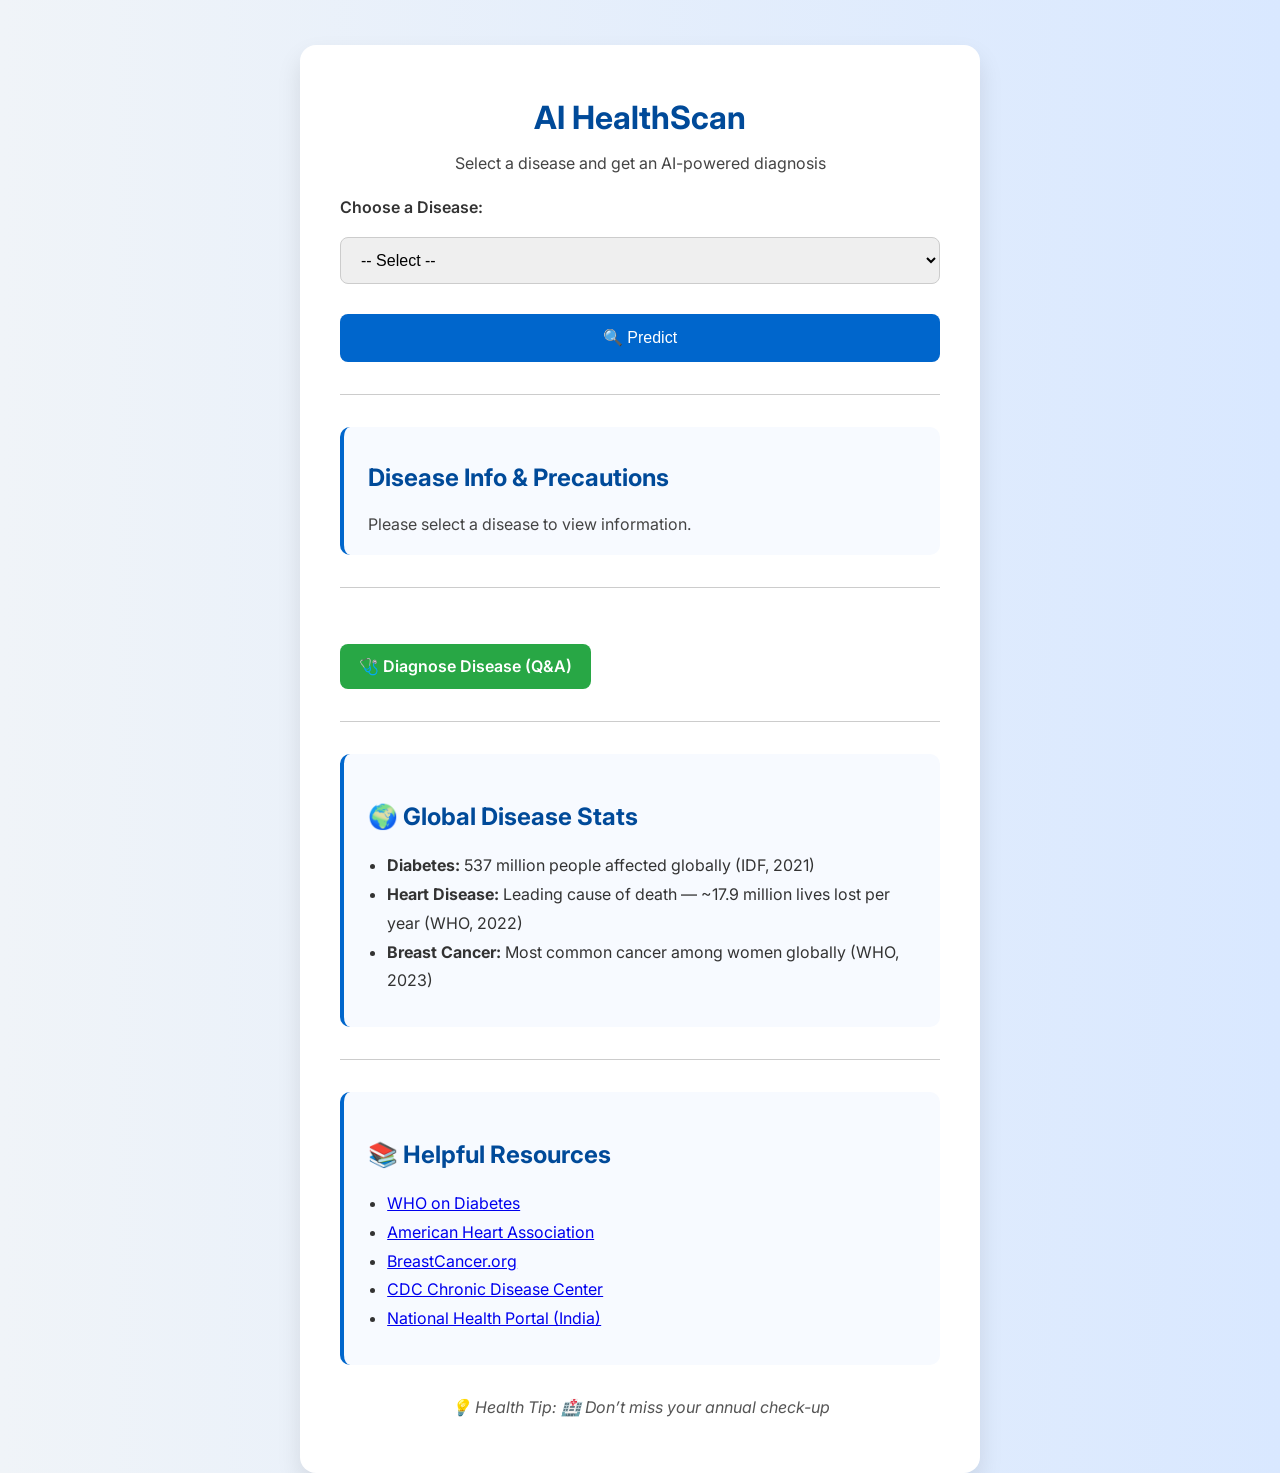
==== templates/index.html @ 4bbdfcb2 "Initial commit" ====
<!DOCTYPE html>
<html lang="en">

<head>
  <meta charset="UTF-8" />
  <meta name="viewport" content="width=device-width, initial-scale=1.0" />
  <title>AI HealthScan</title>
  <link href="https://fonts.googleapis.com/css2?family=Inter:wght@400;600&display=swap" rel="stylesheet">
  <style>
    body {
      font-family: 'Inter', sans-serif;
      background: linear-gradient(to right, #f0f4f8, #d9e8ff);
      margin: 0;
      padding: 0;
      display: flex;
      justify-content: center;
      align-items: flex-start;
      min-height: 100vh;
    }

    .container {
      background: #fff;
      padding: 2rem 2.5rem;
      border-radius: 16px;
      box-shadow: 0 12px 24px rgba(0, 0, 0, 0.1);
      margin-top: 5vh;
      width: 100%;
      max-width: 600px;
      transition: all 0.3s ease;
    }

    h1 {
      text-align: center;
      color: #004a99;
      margin-bottom: 0.5rem;
    }

    p {
      text-align: center;
      color: #444;
      margin-bottom: 1.5rem;
    }

    form {
      display: flex;
      flex-direction: column;
      gap: 15px;
    }

    label {
      font-weight: 600;
      margin-bottom: 0.3rem;
      color: #333;
    }

    input,
    select {
      padding: 0.8rem 1rem;
      font-size: 1rem;
      border: 1px solid #ccc;
      border-radius: 8px;
      transition: border-color 0.3s;
    }

    input:focus,
    select:focus {
      outline: none;
      border-color: #0066cc;
      box-shadow: 0 0 0 2px rgba(0, 102, 204, 0.2);
    }

    button {
      background: #0066cc;
      color: white;
      border: none;
      padding: 0.9rem;
      font-size: 1rem;
      border-radius: 8px;
      cursor: pointer;
      transition: background 0.3s;
    }

    button:hover {
      background: #004a99;
    }

    #formFields {
      display: flex;
      flex-direction: column;
      gap: 15px;
    }

    #infoBox {
      margin-top: 2rem;
      background: #f7faff;
      padding: 1rem 1.5rem;
      border-left: 4px solid #0066cc;
      border-radius: 10px;
    }

    #infoBox ul {
      margin: 0.5rem 0 0 1.2rem;
    }

    #dailyTip {
      text-align: center;
      margin-top: 2rem;
      font-style: italic;
      color: #555;
    }

    hr {
      margin: 2rem 0;
      border: none;
      border-top: 1px solid #ccc;
    }

    .diagnose-btn {
      display: inline-block;
      text-align: center;
      background: #28a745;
      color: white;
      padding: 0.8rem 1.2rem;
      border-radius: 8px;
      margin-top: 1.5rem;
      text-decoration: none;
      font-weight: 600;
      transition: background 0.3s ease;
    }

    .diagnose-btn:hover {
      background: #218838;
    }
  </style>
</head>

<body>
  <div class="container">
    <h1>AI HealthScan</h1>
    <p>Select a disease and get an AI-powered diagnosis</p>

    <form id="diseaseForm" action="/predict" method="POST">
      <label for="disease">Choose a Disease:</label>
      <select name="disease" id="disease" required onchange="showForm()">
        <option value="">-- Select --</option>
        <option value="diabetes">Diabetes</option>
        <option value="heart">Heart Disease</option>
        <option value="cancer">Breast Cancer</option>
      </select>

      <div id="formFields"></div>
      <button type="submit">🔍 Predict</button>
    </form>
    
    <hr />

    <div id="infoBox">
      <h2 style="color: #004a99;">Disease Info & Precautions</h2>
      <div id="diseaseInfo" style="line-height: 1.7; color: #444;">Please select a disease to view information.</div>
    </div>

    <hr />
    <a href="/symptom-checker" class="diagnose-btn">🩺 Diagnose Disease (Q&A)</a>
    <hr/>

    <div
      style="background:#f7faff; padding:1rem 1.5rem; border-left:4px solid #0066cc; border-radius:10px; margin-bottom:2rem;">

      <!-- Global Disease Stats -->
      <div style="margin-top: 2rem;">
        <h2 style="color: #004a99;">🌍 Global Disease Stats</h2>
        <ul style="line-height: 1.8; color: #333; padding-left: 1.2rem;">
          <li><strong>Diabetes:</strong> 537 million people affected globally (IDF, 2021)</li>
          <li><strong>Heart Disease:</strong> Leading cause of death — ~17.9 million lives lost per year (WHO, 2022)
          </li>
          <li><strong>Breast Cancer:</strong> Most common cancer among women globally (WHO, 2023)</li>
        </ul>
      </div>
    </div>
    <hr />
    

    <div
      style="background:#f7faff; padding:1rem 1.5rem; border-left:4px solid #0066cc; border-radius:10px; margin-bottom:2rem;">

      <!-- Helpful Links / Resources -->
      <div style="margin-top: 2rem;">
        <h2 style="color: #004a99;">📚 Helpful Resources</h2>
        <ul style="line-height: 1.8; color: #333; padding-left: 1.2rem;">
          <li><a href="https://www.who.int/health-topics/diabetes" target="_blank">WHO on Diabetes</a></li>
          <li><a href="https://www.heart.org/en/health-topics/heart-attack" target="_blank">American Heart
              Association</a>
          </li>
          <li><a href="https://www.breastcancer.org/" target="_blank">BreastCancer.org</a></li>
          <li><a href="https://www.cdc.gov/chronicdisease/index.htm" target="_blank">CDC Chronic Disease Center</a></li>
          <li><a href="https://www.nhp.gov.in/" target="_blank">National Health Portal (India)</a></li>
        </ul>
      </div>
    </div>

    <p id="dailyTip"></p>
  </div>

  <script>
    function showForm() {
      const disease = document.getElementById('disease').value;
      const formFields = document.getElementById('formFields');
      const diseaseInfo = document.getElementById('diseaseInfo');

      const forms = {
        diabetes: `
          <input type="number" name="pregnancies" placeholder="Pregnancies (e.g., 1)" required />
          <input type="number" name="glucose" placeholder="Glucose (e.g., 95)" required />
          <input type="number" name="bp" placeholder="Blood Pressure (e.g., 70)" required />
          <input type="number" name="skin" placeholder="Skin Thickness (e.g., 20)" required />
          <input type="number" name="insulin" placeholder="Insulin (e.g., 80)" required />
          <input type="number" step="0.1" name="bmi" placeholder="BMI (e.g., 22.0)" required />
          <input type="number" step="0.01" name="dpf" placeholder="Diabetes Pedigree (e.g., 0.2)" required />
          <input type="number" name="age" placeholder="Age (e.g., 25)" required />
        `,
        heart: `
          <input type="number" name="age" placeholder="Age (e.g., 30)" required />
          <input type="number" name="trestbps" placeholder="Resting Blood Pressure (e.g., 120)" required />
          <input type="number" name="chol" placeholder="Cholesterol (e.g., 180)" required />
          <input type="number" name="thalach" placeholder="Max Heart Rate (e.g., 170)" required />
          <input type="number" step="0.1" name="oldpeak" placeholder="ST Depression (e.g., 0.0)" required />
        `,
        cancer: `
          <input type="number" step="0.1" name="radius_mean" placeholder="Radius Mean (e.g., 12.0)" required />
          <input type="number" step="0.1" name="texture_mean" placeholder="Texture Mean (e.g., 15.0)" required />
          <input type="number" step="0.1" name="perimeter_mean" placeholder="Perimeter Mean (e.g., 80.0)" required />
          <input type="number" step="0.1" name="area_mean" placeholder="Area Mean (e.g., 500.0)" required />
        `
      };

      const info = {
        diabetes: `
          <strong>About:</strong> Diabetes affects how your body processes blood sugar.<br>
          <strong>Common Symptoms:</strong> Frequent urination, increased thirst, fatigue.<br>
          <strong>Precautions:</strong>
          <ul>
            <li>Maintain a healthy weight</li>
            <li>Eat a balanced, low-sugar diet</li>
            <li>Exercise regularly</li>
            <li>Get regular glucose checks</li>
          </ul>
        `,
        heart: `
          <strong>About:</strong> Heart disease includes blocked arteries and high blood pressure.<br>
          <strong>Common Symptoms:</strong> Chest pain, fatigue, shortness of breath.<br>
          <strong>Precautions:</strong>
          <ul>
            <li>Avoid smoking and limit alcohol</li>
            <li>Exercise 30 mins daily</li>
            <li>Monitor blood pressure and cholesterol</li>
            <li>Eat a heart-healthy diet</li>
          </ul>
        `,
        cancer: `
          <strong>About:</strong> Breast cancer is the uncontrolled growth of breast cells.<br>
          <strong>Common Symptoms:</strong> Lumps, change in breast shape, nipple discharge.<br>
          <strong>Precautions:</strong>
          <ul>
            <li>Perform regular self-exams</li>
            <li>Get annual mammograms (as recommended)</li>
            <li>Maintain a healthy lifestyle</li>
            <li>Avoid tobacco and excessive alcohol</li>
          </ul>
        `
      };

      formFields.innerHTML = forms[disease] || '';
      diseaseInfo.innerHTML = info[disease] || 'Please select a disease to view information.';
    }

    // Daily Tip Generator
    const tips = [
      "💧 Drink at least 8 glasses of water a day",
      "🥗 Eat more fiber-rich fruits and veggies",
      "🚶 Take a 10-minute walk after meals",
      "😴 Aim for 7–8 hours of sleep daily",
      "🧘‍♀️ Practice meditation for stress relief",
      "🧴 Don’t skip sunscreen – your skin matters too!",
      "🏥 Don’t miss your annual check-up"
    ];
    document.getElementById("dailyTip").innerText = "💡 Health Tip: " + tips[Math.floor(Math.random() * tips.length)];
  </script>
</body>

</html>
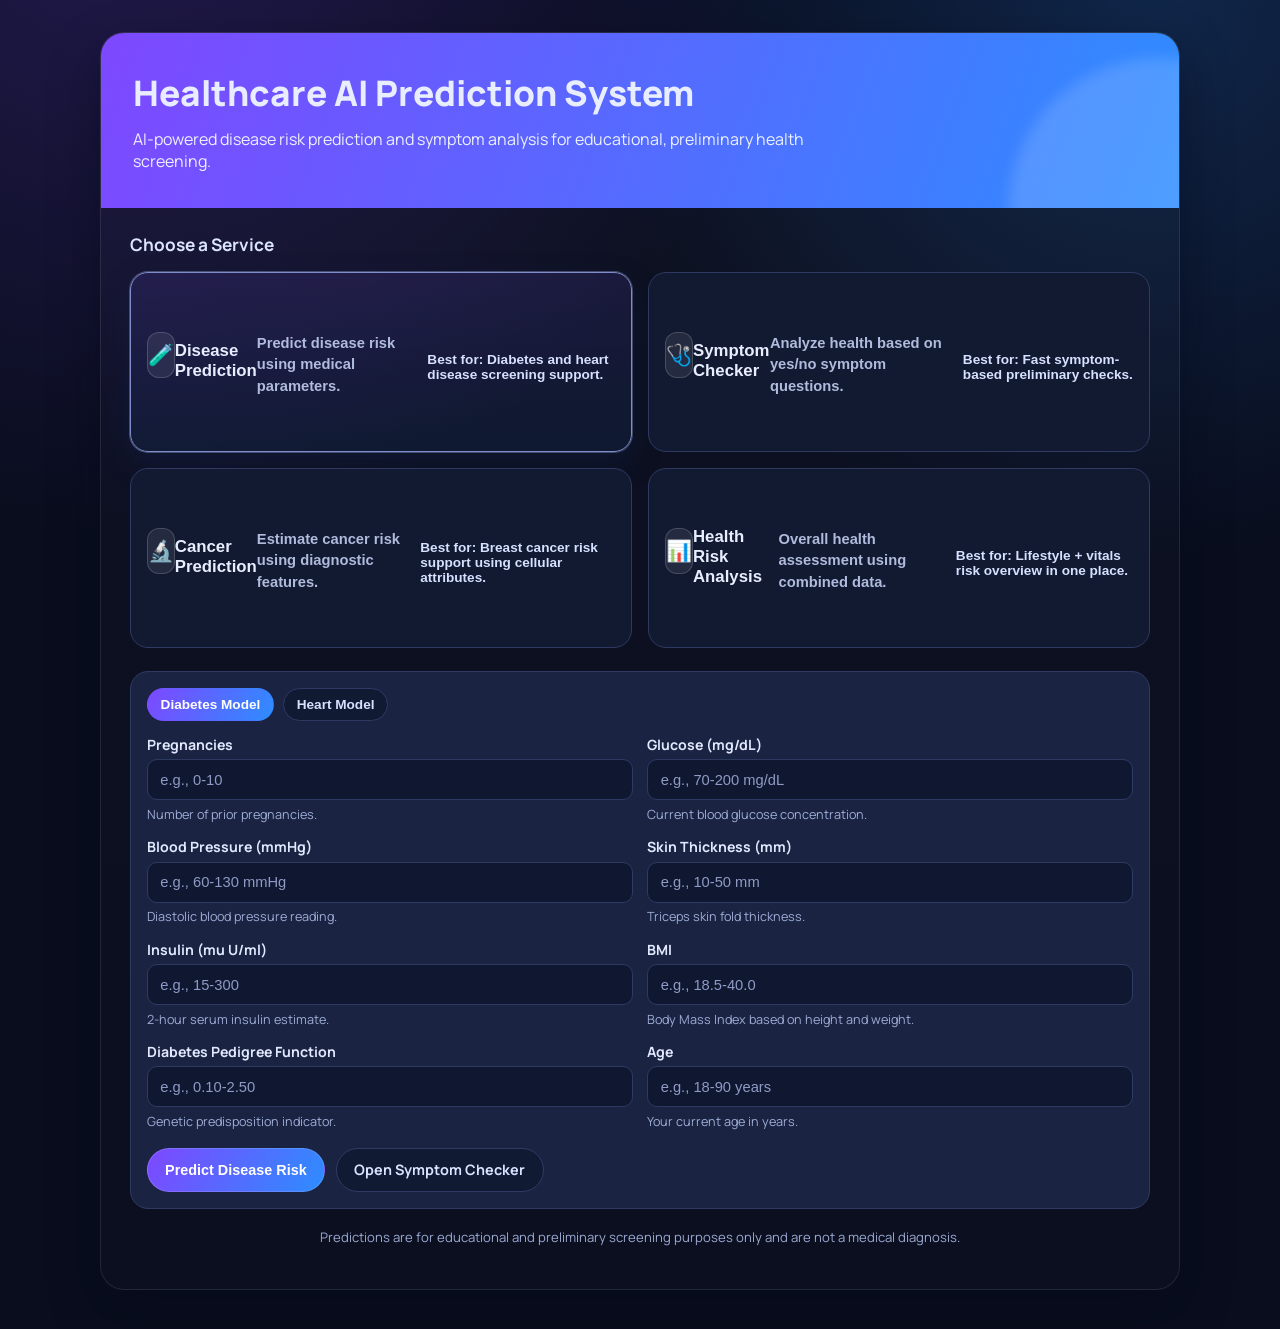
==== commit 0f5ea8f7: "update" ====
--- a/templates/index.html
+++ b/templates/index.html
@@ -1,290 +1,543 @@
 <!DOCTYPE html>
 <html lang="en">
-
 <head>
   <meta charset="UTF-8" />
   <meta name="viewport" content="width=device-width, initial-scale=1.0" />
-  <title>AI HealthScan</title>
-  <link href="https://fonts.googleapis.com/css2?family=Inter:wght@400;600&display=swap" rel="stylesheet">
+  <title>Healthcare AI Prediction System</title>
+  <link rel="preconnect" href="https://fonts.googleapis.com">
+  <link rel="preconnect" href="https://fonts.gstatic.com" crossorigin>
+  <link href="https://fonts.googleapis.com/css2?family=Manrope:wght@400;500;600;700;800&display=swap" rel="stylesheet">
   <style>
+    :root {
+      --bg: #090d1d;
+      --panel: #121a31;
+      --panel-soft: #1a2442;
+      --line: #2f3a63;
+      --text: #e8edff;
+      --muted: #b0bbdd;
+      --brand-a: #7e48ff;
+      --brand-b: #2d8dff;
+      --ok: #37d396;
+      --shadow: 0 20px 50px rgba(4, 8, 24, 0.45);
+    }
+
+    * {
+      box-sizing: border-box;
+    }
+
     body {
-      font-family: 'Inter', sans-serif;
-      background: linear-gradient(to right, #f0f4f8, #d9e8ff);
       margin: 0;
-      padding: 0;
+      font-family: "Manrope", sans-serif;
+      color: var(--text);
+      background:
+        radial-gradient(circle at 10% -10%, rgba(126, 72, 255, 0.22), transparent 36%),
+        radial-gradient(circle at 90% 0%, rgba(45, 141, 255, 0.2), transparent 32%),
+        var(--bg);
+      min-height: 100vh;
+      padding: 2rem 1rem 2.4rem;
+    }
+
+    .container {
+      max-width: 1080px;
+      margin: 0 auto;
+      background: linear-gradient(180deg, rgba(255, 255, 255, 0.02), rgba(255, 255, 255, 0.01));
+      border: 1px solid rgba(255, 255, 255, 0.09);
+      border-radius: 24px;
+      box-shadow: var(--shadow);
+      overflow: hidden;
+    }
+
+    .hero {
+      padding: 2.2rem 2rem;
+      background: linear-gradient(110deg, var(--brand-a), var(--brand-b));
+      position: relative;
+      overflow: hidden;
+    }
+
+    .hero::after {
+      content: "";
+      position: absolute;
+      width: 300px;
+      height: 300px;
+      border-radius: 50%;
+      right: -130px;
+      bottom: -150px;
+      background: rgba(255, 255, 255, 0.15);
+      filter: blur(7px);
+    }
+
+    .hero h1 {
+      margin: 0;
+      font-size: clamp(1.6rem, 3vw, 2.2rem);
+      font-weight: 800;
+    }
+
+    .hero p {
+      margin: 0.7rem 0 0;
+      max-width: 720px;
+      font-size: 1rem;
+      color: #edf1ff;
+    }
+
+    .section {
+      padding: 1.6rem 1.8rem 1.9rem;
+    }
+
+    .section-title {
+      margin: 0 0 1rem;
+      font-size: 1.08rem;
+      font-weight: 700;
+      color: #dce5ff;
+    }
+
+    .card-grid {
+      display: grid;
+      grid-template-columns: repeat(2, minmax(0, 1fr));
+      gap: 1rem;
+    }
+
+    .service-card {
+      text-align: left;
+      border: 1px solid var(--line);
+      border-radius: 18px;
+      background: var(--panel);
+      color: var(--text);
+      padding: 1rem 1rem 1.1rem;
+      cursor: pointer;
+      transition: transform 0.2s ease, box-shadow 0.2s ease, border-color 0.2s ease;
+      min-height: 180px;
+    }
+
+    .service-card:hover {
+      transform: translateY(-4px);
+      box-shadow: 0 12px 28px rgba(17, 30, 68, 0.45);
+      border-color: #54639a;
+    }
+
+    .service-card.active {
+      border-color: #7f8dca;
+      box-shadow: 0 0 0 1px rgba(166, 182, 237, 0.35), 0 12px 28px rgba(17, 30, 68, 0.45);
+      background: linear-gradient(180deg, rgba(122, 89, 255, 0.12), rgba(45, 141, 255, 0.07));
+    }
+
+    .card-icon {
+      width: 46px;
+      height: 46px;
+      border-radius: 12px;
+      display: inline-flex;
+      align-items: center;
+      justify-content: center;
+      font-size: 1.3rem;
+      margin-bottom: 0.85rem;
+      background: rgba(255, 255, 255, 0.08);
+      border: 1px solid rgba(255, 255, 255, 0.16);
+    }
+
+    .card-title {
+      margin: 0;
+      font-size: 1.05rem;
+      font-weight: 800;
+    }
+
+    .card-sub {
+      margin: 0.45rem 0 0;
+      color: var(--muted);
+      font-size: 0.92rem;
+      line-height: 1.45;
+    }
+
+    .card-best {
+      margin: 0.65rem 0 0;
+      color: #d6e0ff;
+      font-size: 0.85rem;
+    }
+
+    .panel {
+      margin-top: 1.4rem;
+      background: var(--panel-soft);
+      border: 1px solid var(--line);
+      border-radius: 18px;
+      padding: 1rem;
+    }
+
+    .model-tabs {
       display: flex;
-      justify-content: center;
-      align-items: flex-start;
-      min-height: 100vh;
-    }
-
-    .container {
-      background: #fff;
-      padding: 2rem 2.5rem;
-      border-radius: 16px;
-      box-shadow: 0 12px 24px rgba(0, 0, 0, 0.1);
-      margin-top: 5vh;
-      width: 100%;
-      max-width: 600px;
-      transition: all 0.3s ease;
-    }
-
-    h1 {
-      text-align: center;
-      color: #004a99;
-      margin-bottom: 0.5rem;
-    }
-
-    p {
-      text-align: center;
-      color: #444;
-      margin-bottom: 1.5rem;
+      flex-wrap: wrap;
+      gap: 0.55rem;
+      margin-bottom: 0.9rem;
+    }
+
+    .tab-btn {
+      border-radius: 999px;
+      border: 1px solid var(--line);
+      background: #111a33;
+      color: #d6e1ff;
+      font-weight: 700;
+      font-size: 0.85rem;
+      padding: 0.5rem 0.8rem;
+      cursor: pointer;
+    }
+
+    .tab-btn.active {
+      border-color: transparent;
+      background: linear-gradient(120deg, var(--brand-a), var(--brand-b));
+      color: #fff;
     }
 
     form {
+      display: grid;
+      grid-template-columns: repeat(2, minmax(0, 1fr));
+      gap: 0.9rem;
+    }
+
+    .field-group {
       display: flex;
       flex-direction: column;
-      gap: 15px;
+      gap: 0.34rem;
+    }
+
+    .field-group.full {
+      grid-column: 1 / -1;
     }
 
     label {
-      font-weight: 600;
-      margin-bottom: 0.3rem;
-      color: #333;
-    }
-
-    input,
-    select {
-      padding: 0.8rem 1rem;
-      font-size: 1rem;
-      border: 1px solid #ccc;
-      border-radius: 8px;
-      transition: border-color 0.3s;
-    }
-
-    input:focus,
-    select:focus {
-      outline: none;
-      border-color: #0066cc;
-      box-shadow: 0 0 0 2px rgba(0, 102, 204, 0.2);
-    }
-
-    button {
-      background: #0066cc;
-      color: white;
-      border: none;
-      padding: 0.9rem;
-      font-size: 1rem;
-      border-radius: 8px;
+      font-size: 0.88rem;
+      font-weight: 700;
+      color: #e2e9ff;
+    }
+
+    input, select {
+      width: 100%;
+      border: 1px solid var(--line);
+      background: #0f1731;
+      color: #eff3ff;
+      border-radius: 10px;
+      padding: 0.72rem 0.78rem;
+      font-size: 0.92rem;
+    }
+
+    input::placeholder {
+      color: #8f9bc5;
+    }
+
+    .help {
+      font-size: 0.79rem;
+      color: #9eacd6;
+      line-height: 1.35;
+      margin: 0;
+    }
+
+    .btn-row {
+      grid-column: 1 / -1;
+      display: flex;
+      gap: 0.7rem;
+      flex-wrap: wrap;
+      margin-top: 0.2rem;
+    }
+
+    button, .link-btn {
+      border: 1px solid rgba(255, 255, 255, 0.14);
+      background: linear-gradient(120deg, var(--brand-a), var(--brand-b));
+      color: #fff;
+      font-weight: 700;
+      border-radius: 999px;
+      padding: 0.72rem 1.08rem;
       cursor: pointer;
-      transition: background 0.3s;
-    }
-
-    button:hover {
-      background: #004a99;
-    }
-
-    #formFields {
-      display: flex;
-      flex-direction: column;
-      gap: 15px;
-    }
-
-    #infoBox {
-      margin-top: 2rem;
-      background: #f7faff;
-      padding: 1rem 1.5rem;
-      border-left: 4px solid #0066cc;
-      border-radius: 10px;
-    }
-
-    #infoBox ul {
-      margin: 0.5rem 0 0 1.2rem;
-    }
-
-    #dailyTip {
+      text-decoration: none;
+      display: inline-flex;
+      align-items: center;
+      justify-content: center;
+      font-size: 0.9rem;
+      transition: transform 0.2s ease, box-shadow 0.2s ease;
+    }
+
+    button:hover, .link-btn:hover {
+      transform: translateY(-2px);
+      box-shadow: 0 10px 24px rgba(84, 90, 232, 0.35);
+    }
+
+    .ghost-btn {
+      background: #111a33;
+      border-color: var(--line);
+      color: #d9e3ff;
+    }
+
+    .muted-box {
+      border: 1px solid var(--line);
+      border-radius: 12px;
+      background: #101833;
+      padding: 0.95rem;
+      color: var(--muted);
+      font-size: 0.9rem;
+      line-height: 1.45;
+    }
+
+    #healthRiskResult {
+      margin-top: 0.75rem;
+      font-size: 0.95rem;
+      font-weight: 700;
+    }
+
+    .ok {
+      color: var(--ok);
+    }
+
+    .warn {
+      color: #ffd166;
+    }
+
+    .risk {
+      color: #ff7f96;
+    }
+
+    .disclaimer {
+      margin-top: 1.2rem;
+      font-size: 0.82rem;
+      color: #9ba9d2;
       text-align: center;
-      margin-top: 2rem;
-      font-style: italic;
-      color: #555;
-    }
-
-    hr {
-      margin: 2rem 0;
-      border: none;
-      border-top: 1px solid #ccc;
-    }
-
-    .diagnose-btn {
-      display: inline-block;
-      text-align: center;
-      background: #28a745;
-      color: white;
-      padding: 0.8rem 1.2rem;
-      border-radius: 8px;
-      margin-top: 1.5rem;
-      text-decoration: none;
-      font-weight: 600;
-      transition: background 0.3s ease;
-    }
-
-    .diagnose-btn:hover {
-      background: #218838;
+    }
+
+    @media (max-width: 880px) {
+      .card-grid,
+      form {
+        grid-template-columns: 1fr;
+      }
+
+      .hero,
+      .section {
+        padding: 1.2rem;
+      }
     }
   </style>
 </head>
-
 <body>
   <div class="container">
-    <h1>AI HealthScan</h1>
-    <p>Select a disease and get an AI-powered diagnosis</p>
-
-    <form id="diseaseForm" action="/predict" method="POST">
-      <label for="disease">Choose a Disease:</label>
-      <select name="disease" id="disease" required onchange="showForm()">
-        <option value="">-- Select --</option>
-        <option value="diabetes">Diabetes</option>
-        <option value="heart">Heart Disease</option>
-        <option value="cancer">Breast Cancer</option>
-      </select>
-
-      <div id="formFields"></div>
-      <button type="submit">🔍 Predict</button>
-    </form>
-    
-    <hr />
-
-    <div id="infoBox">
-      <h2 style="color: #004a99;">Disease Info & Precautions</h2>
-      <div id="diseaseInfo" style="line-height: 1.7; color: #444;">Please select a disease to view information.</div>
-    </div>
-
-    <hr />
-    <a href="/symptom-checker" class="diagnose-btn">🩺 Diagnose Disease (Q&A)</a>
-    <hr/>
-
-    <div
-      style="background:#f7faff; padding:1rem 1.5rem; border-left:4px solid #0066cc; border-radius:10px; margin-bottom:2rem;">
-
-      <!-- Global Disease Stats -->
-      <div style="margin-top: 2rem;">
-        <h2 style="color: #004a99;">🌍 Global Disease Stats</h2>
-        <ul style="line-height: 1.8; color: #333; padding-left: 1.2rem;">
-          <li><strong>Diabetes:</strong> 537 million people affected globally (IDF, 2021)</li>
-          <li><strong>Heart Disease:</strong> Leading cause of death — ~17.9 million lives lost per year (WHO, 2022)
-          </li>
-          <li><strong>Breast Cancer:</strong> Most common cancer among women globally (WHO, 2023)</li>
-        </ul>
+    <header class="hero">
+      <h1>Healthcare AI Prediction System</h1>
+      <p>AI-powered disease risk prediction and symptom analysis for educational, preliminary health screening.</p>
+    </header>
+
+    <section class="section">
+      <h2 class="section-title">Choose a Service</h2>
+
+      <div class="card-grid">
+        <button class="service-card active" type="button" data-service="disease">
+          <span class="card-icon">🧪</span>
+          <h3 class="card-title">Disease Prediction</h3>
+          <p class="card-sub">Predict disease risk using medical parameters.</p>
+          <p class="card-best"><strong>Best for:</strong> Diabetes and heart disease screening support.</p>
+        </button>
+
+        <button class="service-card" type="button" data-service="symptom">
+          <span class="card-icon">🩺</span>
+          <h3 class="card-title">Symptom Checker</h3>
+          <p class="card-sub">Analyze health based on yes/no symptom questions.</p>
+          <p class="card-best"><strong>Best for:</strong> Fast symptom-based preliminary checks.</p>
+        </button>
+
+        <button class="service-card" type="button" data-service="cancer">
+          <span class="card-icon">🔬</span>
+          <h3 class="card-title">Cancer Prediction</h3>
+          <p class="card-sub">Estimate cancer risk using diagnostic features.</p>
+          <p class="card-best"><strong>Best for:</strong> Breast cancer risk support using cellular attributes.</p>
+        </button>
+
+        <button class="service-card" type="button" data-service="health-risk">
+          <span class="card-icon">📊</span>
+          <h3 class="card-title">Health Risk Analysis</h3>
+          <p class="card-sub">Overall health assessment using combined data.</p>
+          <p class="card-best"><strong>Best for:</strong> Lifestyle + vitals risk overview in one place.</p>
+        </button>
       </div>
-    </div>
-    <hr />
-    
-
-    <div
-      style="background:#f7faff; padding:1rem 1.5rem; border-left:4px solid #0066cc; border-radius:10px; margin-bottom:2rem;">
-
-      <!-- Helpful Links / Resources -->
-      <div style="margin-top: 2rem;">
-        <h2 style="color: #004a99;">📚 Helpful Resources</h2>
-        <ul style="line-height: 1.8; color: #333; padding-left: 1.2rem;">
-          <li><a href="https://www.who.int/health-topics/diabetes" target="_blank">WHO on Diabetes</a></li>
-          <li><a href="https://www.heart.org/en/health-topics/heart-attack" target="_blank">American Heart
-              Association</a>
-          </li>
-          <li><a href="https://www.breastcancer.org/" target="_blank">BreastCancer.org</a></li>
-          <li><a href="https://www.cdc.gov/chronicdisease/index.htm" target="_blank">CDC Chronic Disease Center</a></li>
-          <li><a href="https://www.nhp.gov.in/" target="_blank">National Health Portal (India)</a></li>
-        </ul>
+
+      <div class="panel">
+        <div id="interactiveArea"></div>
       </div>
-    </div>
-
-    <p id="dailyTip"></p>
+
+      <p class="disclaimer">
+        Predictions are for educational and preliminary screening purposes only and are not a medical diagnosis.
+      </p>
+    </section>
   </div>
 
   <script>
-    function showForm() {
-      const disease = document.getElementById('disease').value;
-      const formFields = document.getElementById('formFields');
-      const diseaseInfo = document.getElementById('diseaseInfo');
-
-      const forms = {
-        diabetes: `
-          <input type="number" name="pregnancies" placeholder="Pregnancies (e.g., 1)" required />
-          <input type="number" name="glucose" placeholder="Glucose (e.g., 95)" required />
-          <input type="number" name="bp" placeholder="Blood Pressure (e.g., 70)" required />
-          <input type="number" name="skin" placeholder="Skin Thickness (e.g., 20)" required />
-          <input type="number" name="insulin" placeholder="Insulin (e.g., 80)" required />
-          <input type="number" step="0.1" name="bmi" placeholder="BMI (e.g., 22.0)" required />
-          <input type="number" step="0.01" name="dpf" placeholder="Diabetes Pedigree (e.g., 0.2)" required />
-          <input type="number" name="age" placeholder="Age (e.g., 25)" required />
-        `,
-        heart: `
-          <input type="number" name="age" placeholder="Age (e.g., 30)" required />
-          <input type="number" name="trestbps" placeholder="Resting Blood Pressure (e.g., 120)" required />
-          <input type="number" name="chol" placeholder="Cholesterol (e.g., 180)" required />
-          <input type="number" name="thalach" placeholder="Max Heart Rate (e.g., 170)" required />
-          <input type="number" step="0.1" name="oldpeak" placeholder="ST Depression (e.g., 0.0)" required />
-        `,
-        cancer: `
-          <input type="number" step="0.1" name="radius_mean" placeholder="Radius Mean (e.g., 12.0)" required />
-          <input type="number" step="0.1" name="texture_mean" placeholder="Texture Mean (e.g., 15.0)" required />
-          <input type="number" step="0.1" name="perimeter_mean" placeholder="Perimeter Mean (e.g., 80.0)" required />
-          <input type="number" step="0.1" name="area_mean" placeholder="Area Mean (e.g., 500.0)" required />
-        `
-      };
-
-      const info = {
-        diabetes: `
-          <strong>About:</strong> Diabetes affects how your body processes blood sugar.<br>
-          <strong>Common Symptoms:</strong> Frequent urination, increased thirst, fatigue.<br>
-          <strong>Precautions:</strong>
-          <ul>
-            <li>Maintain a healthy weight</li>
-            <li>Eat a balanced, low-sugar diet</li>
-            <li>Exercise regularly</li>
-            <li>Get regular glucose checks</li>
-          </ul>
-        `,
-        heart: `
-          <strong>About:</strong> Heart disease includes blocked arteries and high blood pressure.<br>
-          <strong>Common Symptoms:</strong> Chest pain, fatigue, shortness of breath.<br>
-          <strong>Precautions:</strong>
-          <ul>
-            <li>Avoid smoking and limit alcohol</li>
-            <li>Exercise 30 mins daily</li>
-            <li>Monitor blood pressure and cholesterol</li>
-            <li>Eat a heart-healthy diet</li>
-          </ul>
-        `,
-        cancer: `
-          <strong>About:</strong> Breast cancer is the uncontrolled growth of breast cells.<br>
-          <strong>Common Symptoms:</strong> Lumps, change in breast shape, nipple discharge.<br>
-          <strong>Precautions:</strong>
-          <ul>
-            <li>Perform regular self-exams</li>
-            <li>Get annual mammograms (as recommended)</li>
-            <li>Maintain a healthy lifestyle</li>
-            <li>Avoid tobacco and excessive alcohol</li>
-          </ul>
-        `
-      };
-
-      formFields.innerHTML = forms[disease] || '';
-      diseaseInfo.innerHTML = info[disease] || 'Please select a disease to view information.';
-    }
-
-    // Daily Tip Generator
-    const tips = [
-      "💧 Drink at least 8 glasses of water a day",
-      "🥗 Eat more fiber-rich fruits and veggies",
-      "🚶 Take a 10-minute walk after meals",
-      "😴 Aim for 7–8 hours of sleep daily",
-      "🧘‍♀️ Practice meditation for stress relief",
-      "🧴 Don’t skip sunscreen – your skin matters too!",
-      "🏥 Don’t miss your annual check-up"
-    ];
-    document.getElementById("dailyTip").innerText = "💡 Health Tip: " + tips[Math.floor(Math.random() * tips.length)];
+    const interactiveArea = document.getElementById("interactiveArea");
+    const serviceCards = document.querySelectorAll(".service-card");
+
+    const diseaseForms = {
+      diabetes: [
+        { key: "pregnancies", label: "Pregnancies", placeholder: "e.g., 0-10", helper: "Number of prior pregnancies." },
+        { key: "glucose", label: "Glucose (mg/dL)", placeholder: "e.g., 70-200 mg/dL", helper: "Current blood glucose concentration." },
+        { key: "bp", label: "Blood Pressure (mmHg)", placeholder: "e.g., 60-130 mmHg", helper: "Diastolic blood pressure reading." },
+        { key: "skin", label: "Skin Thickness (mm)", placeholder: "e.g., 10-50 mm", helper: "Triceps skin fold thickness." },
+        { key: "insulin", label: "Insulin (mu U/ml)", placeholder: "e.g., 15-300", helper: "2-hour serum insulin estimate." },
+        { key: "bmi", label: "BMI", placeholder: "e.g., 18.5-40.0", helper: "Body Mass Index based on height and weight." },
+        { key: "dpf", label: "Diabetes Pedigree Function", placeholder: "e.g., 0.10-2.50", helper: "Genetic predisposition indicator." },
+        { key: "age", label: "Age", placeholder: "e.g., 18-90 years", helper: "Your current age in years." }
+      ],
+      heart: [
+        { key: "age", label: "Age", placeholder: "e.g., 30-85 years", helper: "Age strongly influences heart risk." },
+        { key: "trestbps", label: "Resting Blood Pressure (mmHg)", placeholder: "e.g., 90-190 mmHg", helper: "Resting blood pressure level." },
+        { key: "chol", label: "Cholesterol (mg/dL)", placeholder: "e.g., 120-320 mg/dL", helper: "Serum cholesterol concentration." },
+        { key: "thalach", label: "Max Heart Rate", placeholder: "e.g., 80-210 bpm", helper: "Maximum heart rate achieved." },
+        { key: "oldpeak", label: "ST Depression (Oldpeak)", placeholder: "e.g., 0.0-6.0", helper: "ST depression induced by exercise." }
+      ],
+      cancer: [
+        { key: "radius_mean", label: "Radius Mean", placeholder: "e.g., 7.0-30.0", helper: "Average radius from biopsy cell nuclei." },
+        { key: "texture_mean", label: "Texture Mean", placeholder: "e.g., 9.0-40.0", helper: "Texture variation of sampled cells." },
+        { key: "perimeter_mean", label: "Perimeter Mean", placeholder: "e.g., 40-200", helper: "Average perimeter of cell nuclei." },
+        { key: "area_mean", label: "Area Mean", placeholder: "e.g., 150-2500", helper: "Average area of cell nuclei." }
+      ]
+    };
+
+    function formFieldHTML(field) {
+      return `
+        <div class="field-group">
+          <label for="${field.key}">${field.label}</label>
+          <input type="number" step="any" id="${field.key}" name="${field.key}" placeholder="${field.placeholder}" required />
+          <p class="help">${field.helper}</p>
+        </div>
+      `;
+    }
+
+    function renderDiseasePanel(selectedModel = "diabetes") {
+      const fields = diseaseForms[selectedModel];
+      const fieldsHTML = fields.map(formFieldHTML).join("");
+
+      interactiveArea.innerHTML = `
+        <div class="model-tabs">
+          <button class="tab-btn ${selectedModel === "diabetes" ? "active" : ""}" type="button" data-model="diabetes">Diabetes Model</button>
+          <button class="tab-btn ${selectedModel === "heart" ? "active" : ""}" type="button" data-model="heart">Heart Model</button>
+        </div>
+        <form id="predictionForm" action="/predict" method="POST">
+          <input type="hidden" name="disease" value="${selectedModel}" />
+          ${fieldsHTML}
+          <div class="btn-row">
+            <button type="submit">Predict Disease Risk</button>
+            <a class="link-btn ghost-btn" href="/symptom-checker">Open Symptom Checker</a>
+          </div>
+        </form>
+      `;
+
+      document.querySelectorAll(".tab-btn").forEach((btn) => {
+        btn.addEventListener("click", () => renderDiseasePanel(btn.dataset.model));
+      });
+    }
+
+    function renderCancerPanel() {
+      const fieldsHTML = diseaseForms.cancer.map(formFieldHTML).join("");
+      interactiveArea.innerHTML = `
+        <form id="predictionForm" action="/predict" method="POST">
+          <input type="hidden" name="disease" value="cancer" />
+          ${fieldsHTML}
+          <div class="btn-row">
+            <button type="submit">Estimate Cancer Risk</button>
+          </div>
+        </form>
+      `;
+    }
+
+    function renderSymptomPanel() {
+      interactiveArea.innerHTML = `
+        <div class="muted-box">
+          Symptom Checker uses guided yes/no questions to suggest likely health conditions.
+          Use this when you do not have lab values yet.
+        </div>
+        <div class="btn-row">
+          <a class="link-btn" href="/symptom-checker">Start Symptom Checker</a>
+        </div>
+      `;
+    }
+
+    function renderHealthRiskPanel() {
+      interactiveArea.innerHTML = `
+        <form id="healthRiskForm">
+          <div class="field-group">
+            <label for="hr-age">Age</label>
+            <input type="number" id="hr-age" placeholder="e.g., 18-90 years" required />
+            <p class="help">Age contributes to baseline health risk.</p>
+          </div>
+          <div class="field-group">
+            <label for="hr-bmi">BMI</label>
+            <input type="number" step="0.1" id="hr-bmi" placeholder="e.g., 18.5-40.0" required />
+            <p class="help">Body mass index based on weight and height.</p>
+          </div>
+          <div class="field-group">
+            <label for="hr-sleep">Sleep (hours/day)</label>
+            <input type="number" step="0.1" id="hr-sleep" placeholder="e.g., 5-9 hours" required />
+            <p class="help">Average daily sleep duration.</p>
+          </div>
+          <div class="field-group">
+            <label for="hr-activity">Exercise (days/week)</label>
+            <input type="number" id="hr-activity" placeholder="e.g., 0-7 days" required />
+            <p class="help">Days with at least 30 mins of moderate activity.</p>
+          </div>
+          <div class="field-group">
+            <label for="hr-smoker">Smoking Status</label>
+            <select id="hr-smoker" required>
+              <option value="">Select one</option>
+              <option value="no">No</option>
+              <option value="yes">Yes</option>
+            </select>
+            <p class="help">Choose "Yes" if currently smoking regularly.</p>
+          </div>
+          <div class="field-group">
+            <label for="hr-bp">Systolic BP (mmHg)</label>
+            <input type="number" id="hr-bp" placeholder="e.g., 95-180 mmHg" required />
+            <p class="help">Latest systolic blood pressure reading.</p>
+          </div>
+          <div class="btn-row">
+            <button type="submit">Analyze Overall Risk</button>
+          </div>
+        </form>
+        <div id="healthRiskResult"></div>
+      `;
+
+      document.getElementById("healthRiskForm").addEventListener("submit", (event) => {
+        event.preventDefault();
+        const age = Number(document.getElementById("hr-age").value);
+        const bmi = Number(document.getElementById("hr-bmi").value);
+        const sleep = Number(document.getElementById("hr-sleep").value);
+        const activity = Number(document.getElementById("hr-activity").value);
+        const smoker = document.getElementById("hr-smoker").value;
+        const bp = Number(document.getElementById("hr-bp").value);
+
+        let score = 0;
+        if (age >= 50) score += 20; else if (age >= 35) score += 10;
+        if (bmi >= 30) score += 20; else if (bmi >= 25) score += 10;
+        if (sleep < 6 || sleep > 9) score += 10;
+        if (activity < 3) score += 15;
+        if (smoker === "yes") score += 20;
+        if (bp >= 140) score += 15; else if (bp >= 130) score += 8;
+
+        let label = "Low";
+        let className = "ok";
+        if (score >= 55) {
+          label = "High";
+          className = "risk";
+        } else if (score >= 30) {
+          label = "Moderate";
+          className = "warn";
+        }
+
+        document.getElementById("healthRiskResult").innerHTML =
+          `<span class="${className}">Estimated Overall Risk: ${label} (${score}/100)</span>`;
+      });
+    }
+
+    function setActiveService(service) {
+      serviceCards.forEach((card) => card.classList.toggle("active", card.dataset.service === service));
+      if (service === "disease") renderDiseasePanel("diabetes");
+      if (service === "symptom") renderSymptomPanel();
+      if (service === "cancer") renderCancerPanel();
+      if (service === "health-risk") renderHealthRiskPanel();
+    }
+
+    serviceCards.forEach((card) => {
+      card.addEventListener("click", () => setActiveService(card.dataset.service));
+    });
+
+    setActiveService("disease");
   </script>
 </body>
-
-</html>+</html>
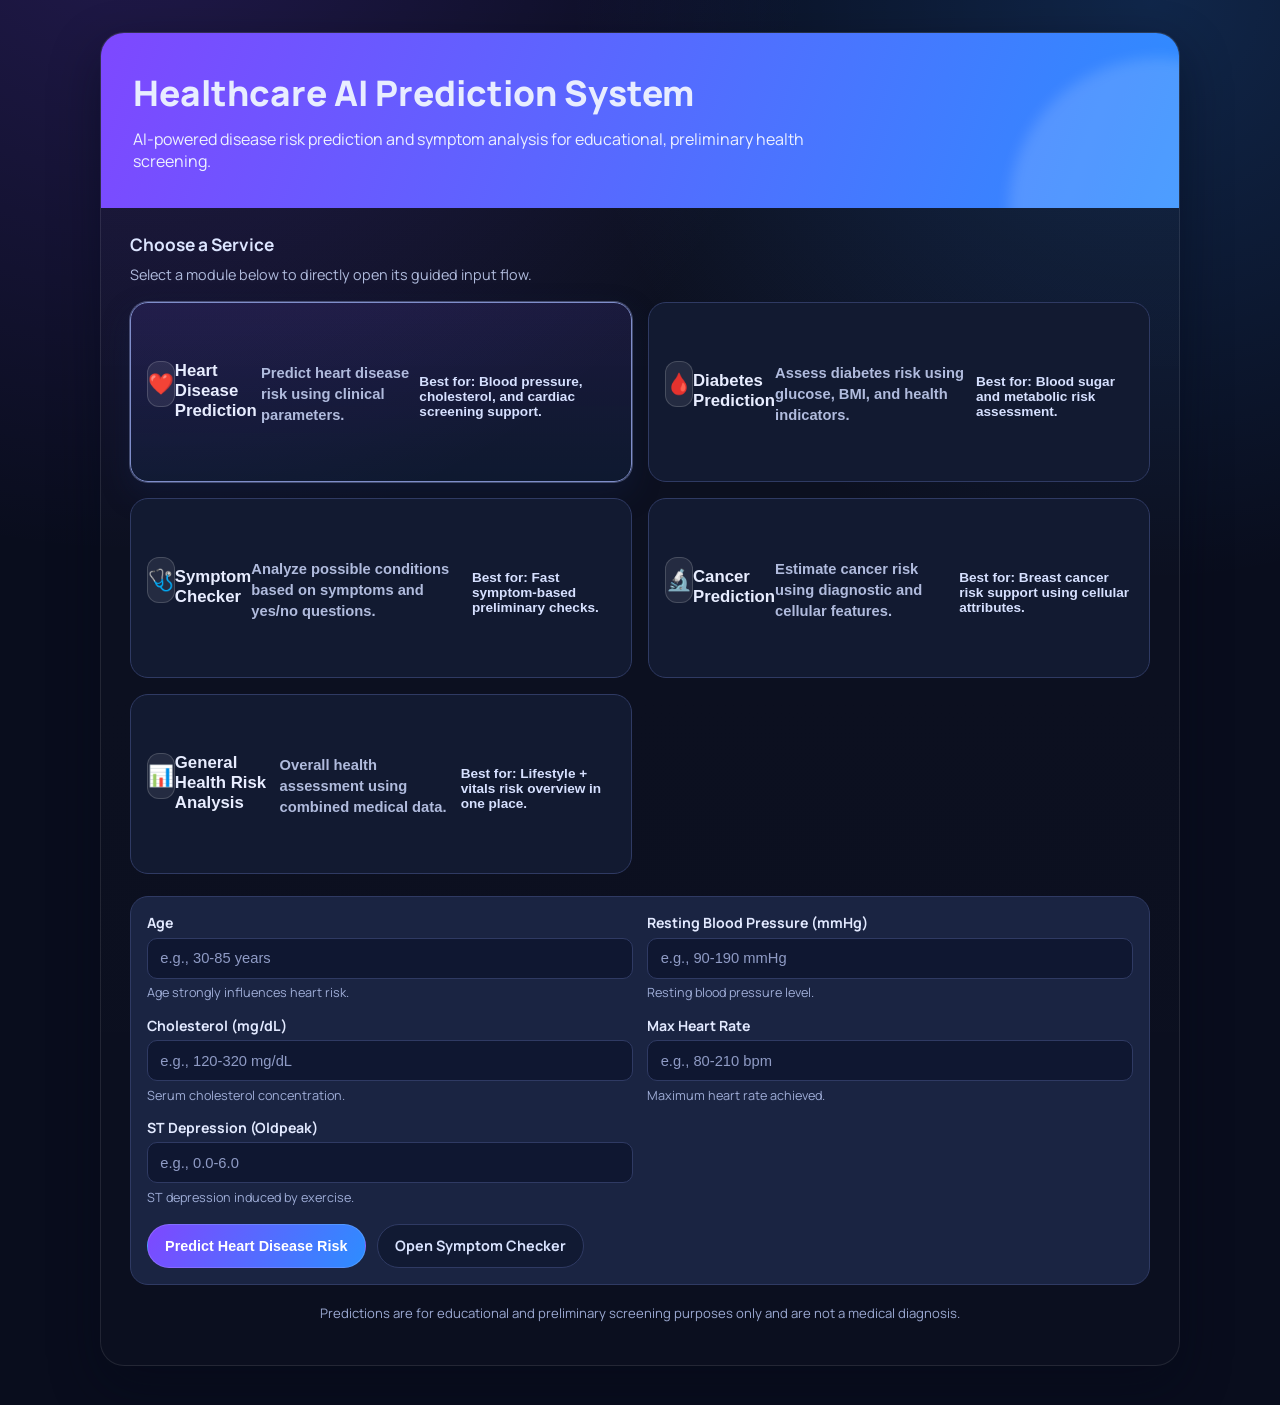
==== commit c531fb06: "update" ====
--- a/templates/index.html
+++ b/templates/index.html
@@ -90,6 +90,13 @@
       color: #dce5ff;
     }
 
+    .section-helper {
+      margin: -0.45rem 0 1rem;
+      color: var(--muted);
+      font-size: 0.9rem;
+      line-height: 1.45;
+    }
+
     .card-grid {
       display: grid;
       grid-template-columns: repeat(2, minmax(0, 1fr));
@@ -319,33 +326,41 @@
 
     <section class="section">
       <h2 class="section-title">Choose a Service</h2>
+      <p class="section-helper">Select a module below to directly open its guided input flow.</p>
 
       <div class="card-grid">
-        <button class="service-card active" type="button" data-service="disease">
-          <span class="card-icon">🧪</span>
-          <h3 class="card-title">Disease Prediction</h3>
-          <p class="card-sub">Predict disease risk using medical parameters.</p>
-          <p class="card-best"><strong>Best for:</strong> Diabetes and heart disease screening support.</p>
+        <button class="service-card active" type="button" data-service="heart">
+          <span class="card-icon">❤️</span>
+          <h3 class="card-title">Heart Disease Prediction</h3>
+          <p class="card-sub">Predict heart disease risk using clinical parameters.</p>
+          <p class="card-best"><strong>Best for:</strong> Blood pressure, cholesterol, and cardiac screening support.</p>
+        </button>
+
+        <button class="service-card" type="button" data-service="diabetes">
+          <span class="card-icon">🩸</span>
+          <h3 class="card-title">Diabetes Prediction</h3>
+          <p class="card-sub">Assess diabetes risk using glucose, BMI, and health indicators.</p>
+          <p class="card-best"><strong>Best for:</strong> Blood sugar and metabolic risk assessment.</p>
         </button>
 
         <button class="service-card" type="button" data-service="symptom">
           <span class="card-icon">🩺</span>
           <h3 class="card-title">Symptom Checker</h3>
-          <p class="card-sub">Analyze health based on yes/no symptom questions.</p>
+          <p class="card-sub">Analyze possible conditions based on symptoms and yes/no questions.</p>
           <p class="card-best"><strong>Best for:</strong> Fast symptom-based preliminary checks.</p>
         </button>
 
         <button class="service-card" type="button" data-service="cancer">
           <span class="card-icon">🔬</span>
           <h3 class="card-title">Cancer Prediction</h3>
-          <p class="card-sub">Estimate cancer risk using diagnostic features.</p>
+          <p class="card-sub">Estimate cancer risk using diagnostic and cellular features.</p>
           <p class="card-best"><strong>Best for:</strong> Breast cancer risk support using cellular attributes.</p>
         </button>
 
         <button class="service-card" type="button" data-service="health-risk">
           <span class="card-icon">📊</span>
-          <h3 class="card-title">Health Risk Analysis</h3>
-          <p class="card-sub">Overall health assessment using combined data.</p>
+          <h3 class="card-title">General Health Risk Analysis</h3>
+          <p class="card-sub">Overall health assessment using combined medical data.</p>
           <p class="card-best"><strong>Best for:</strong> Lifestyle + vitals risk overview in one place.</p>
         </button>
       </div>
@@ -400,28 +415,20 @@
       `;
     }
 
-    function renderDiseasePanel(selectedModel = "diabetes") {
-      const fields = diseaseForms[selectedModel];
+    function renderPredictionPanel(modelKey, submitLabel) {
+      const fields = diseaseForms[modelKey];
       const fieldsHTML = fields.map(formFieldHTML).join("");
 
       interactiveArea.innerHTML = `
-        <div class="model-tabs">
-          <button class="tab-btn ${selectedModel === "diabetes" ? "active" : ""}" type="button" data-model="diabetes">Diabetes Model</button>
-          <button class="tab-btn ${selectedModel === "heart" ? "active" : ""}" type="button" data-model="heart">Heart Model</button>
-        </div>
         <form id="predictionForm" action="/predict" method="POST">
-          <input type="hidden" name="disease" value="${selectedModel}" />
+          <input type="hidden" name="disease" value="${modelKey}" />
           ${fieldsHTML}
           <div class="btn-row">
-            <button type="submit">Predict Disease Risk</button>
+            <button type="submit">${submitLabel}</button>
             <a class="link-btn ghost-btn" href="/symptom-checker">Open Symptom Checker</a>
           </div>
         </form>
       `;
-
-      document.querySelectorAll(".tab-btn").forEach((btn) => {
-        btn.addEventListener("click", () => renderDiseasePanel(btn.dataset.model));
-      });
     }
 
     function renderCancerPanel() {
@@ -527,7 +534,8 @@
 
     function setActiveService(service) {
       serviceCards.forEach((card) => card.classList.toggle("active", card.dataset.service === service));
-      if (service === "disease") renderDiseasePanel("diabetes");
+      if (service === "heart") renderPredictionPanel("heart", "Predict Heart Disease Risk");
+      if (service === "diabetes") renderPredictionPanel("diabetes", "Predict Diabetes Risk");
       if (service === "symptom") renderSymptomPanel();
       if (service === "cancer") renderCancerPanel();
       if (service === "health-risk") renderHealthRiskPanel();
@@ -537,7 +545,7 @@
       card.addEventListener("click", () => setActiveService(card.dataset.service));
     });
 
-    setActiveService("disease");
+    setActiveService("heart");
   </script>
 </body>
 </html>
